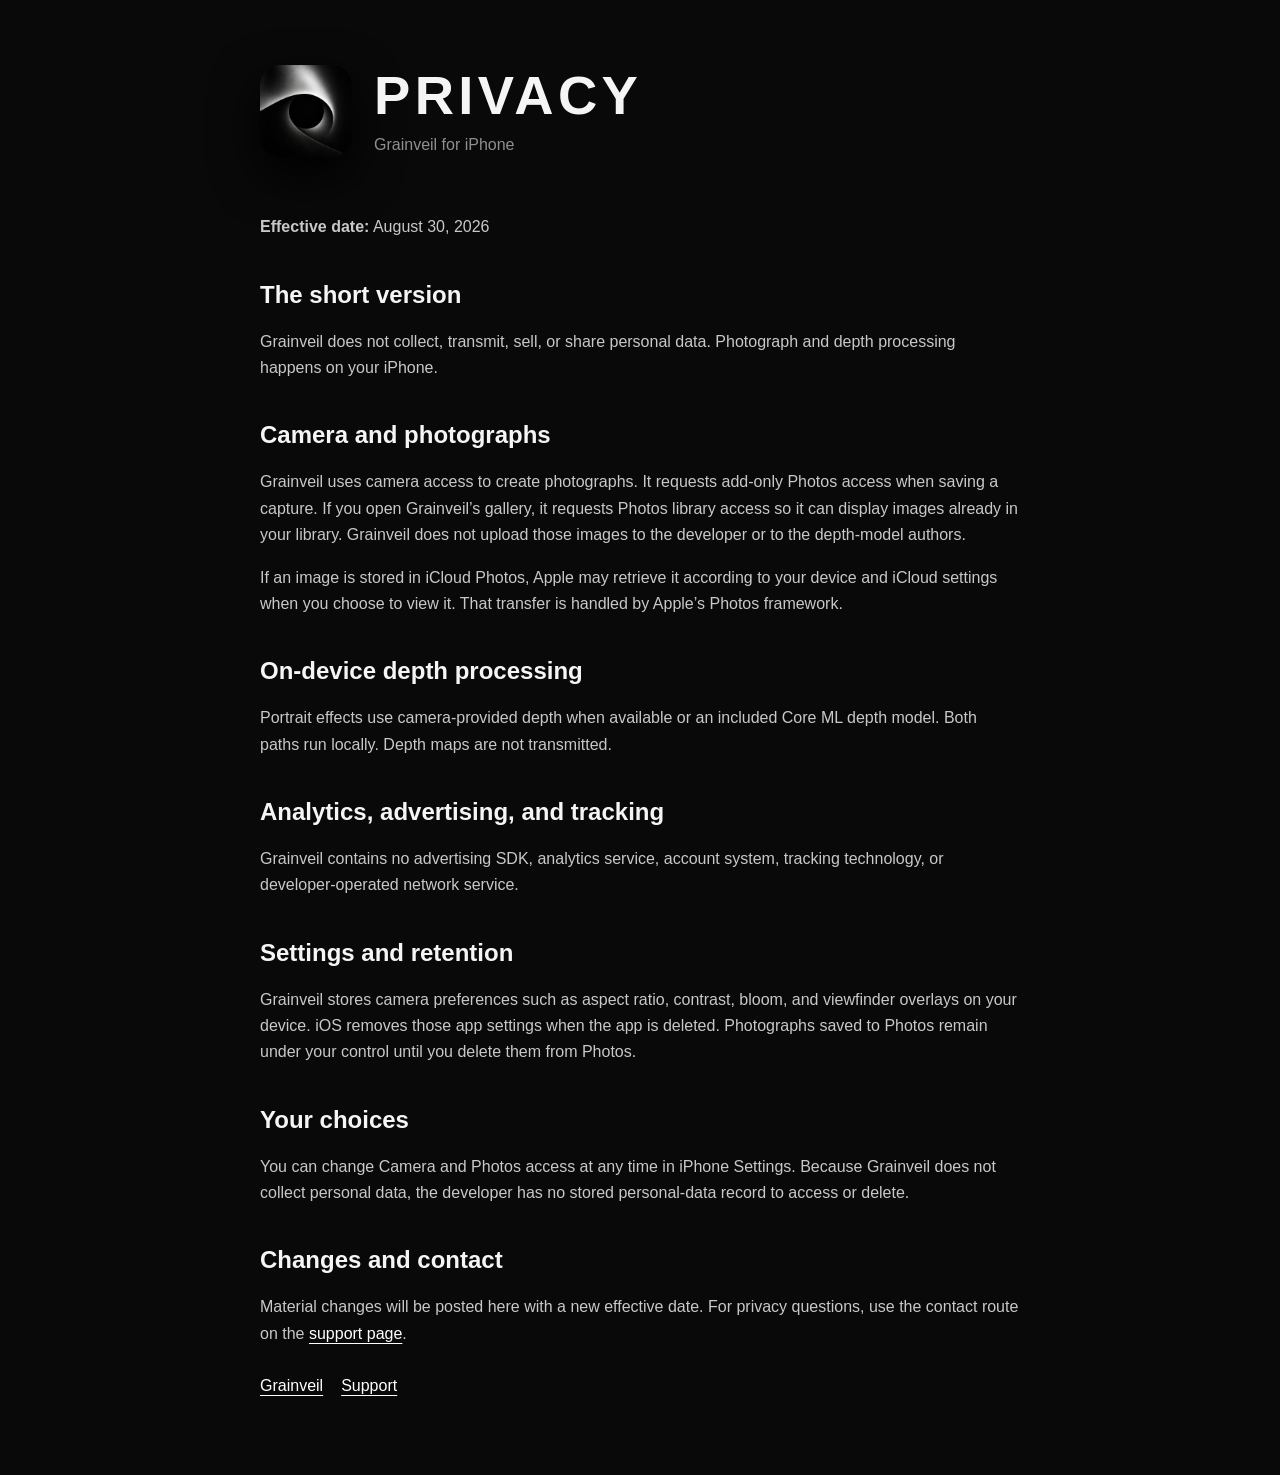
==== privacy/index.html @ 0dcb3d74 "Publish Grainveil support and privacy site" ====
<!doctype html>
<html lang="en">
<head>
  <meta charset="utf-8">
  <meta name="viewport" content="width=device-width, initial-scale=1">
  <title>Privacy Policy — Grainveil</title>
  <link rel="stylesheet" href="../style.css">
</head>
<body>
  <main>
    <header><img class="icon" src="../assets/icon.png" alt=""><div><h1>PRIVACY</h1><p class="tagline">Grainveil for iPhone</p></div></header>
    <p><strong>Effective date:</strong> August 30, 2026</p>
    <h2>The short version</h2>
    <p>Grainveil does not collect, transmit, sell, or share personal data. Photograph and depth processing happens on your iPhone.</p>
    <h2>Camera and photographs</h2>
    <p>Grainveil uses camera access to create photographs. It requests add-only Photos access when saving a capture. If you open Grainveil’s gallery, it requests Photos library access so it can display images already in your library. Grainveil does not upload those images to the developer or to the depth-model authors.</p>
    <p>If an image is stored in iCloud Photos, Apple may retrieve it according to your device and iCloud settings when you choose to view it. That transfer is handled by Apple’s Photos framework.</p>
    <h2>On-device depth processing</h2>
    <p>Portrait effects use camera-provided depth when available or an included Core ML depth model. Both paths run locally. Depth maps are not transmitted.</p>
    <h2>Analytics, advertising, and tracking</h2>
    <p>Grainveil contains no advertising SDK, analytics service, account system, tracking technology, or developer-operated network service.</p>
    <h2>Settings and retention</h2>
    <p>Grainveil stores camera preferences such as aspect ratio, contrast, bloom, and viewfinder overlays on your device. iOS removes those app settings when the app is deleted. Photographs saved to Photos remain under your control until you delete them from Photos.</p>
    <h2>Your choices</h2>
    <p>You can change Camera and Photos access at any time in iPhone Settings. Because Grainveil does not collect personal data, the developer has no stored personal-data record to access or delete.</p>
    <h2>Changes and contact</h2>
    <p>Material changes will be posted here with a new effective date. For privacy questions, use the contact route on the <a href="../support/">support page</a>.</p>
    <nav><a href="../">Grainveil</a><a href="../support/">Support</a></nav>
  </main>
</body>
</html>
---- style.css ----
:root {
  color-scheme: dark;
  font-family: -apple-system, BlinkMacSystemFont, "SF Pro Text", sans-serif;
  background: #090909;
  color: #f5f5f5;
}

* { box-sizing: border-box; }
body { margin: 0; }
main { width: min(760px, calc(100% - 40px)); margin: 0 auto; padding: 64px 0 80px; }
header { display: flex; gap: 22px; align-items: center; margin-bottom: 56px; }
.icon { width: 92px; height: 92px; border-radius: 22%; box-shadow: 0 18px 48px #000; }
h1 { font-size: clamp(2rem, 8vw, 3.4rem); letter-spacing: .08em; margin: 0; }
h2 { margin-top: 2.5rem; }
p, li { color: #c8c8c8; line-height: 1.65; }
a { color: #fff; text-underline-offset: 4px; }
.tagline { margin: 5px 0 0; color: #8f8f8f; }
.card { padding: 22px; border: 1px solid #2b2b2b; border-radius: 18px; background: #111; }
nav { display: flex; flex-wrap: wrap; gap: 18px; margin-top: 30px; }
small { color: #777; }
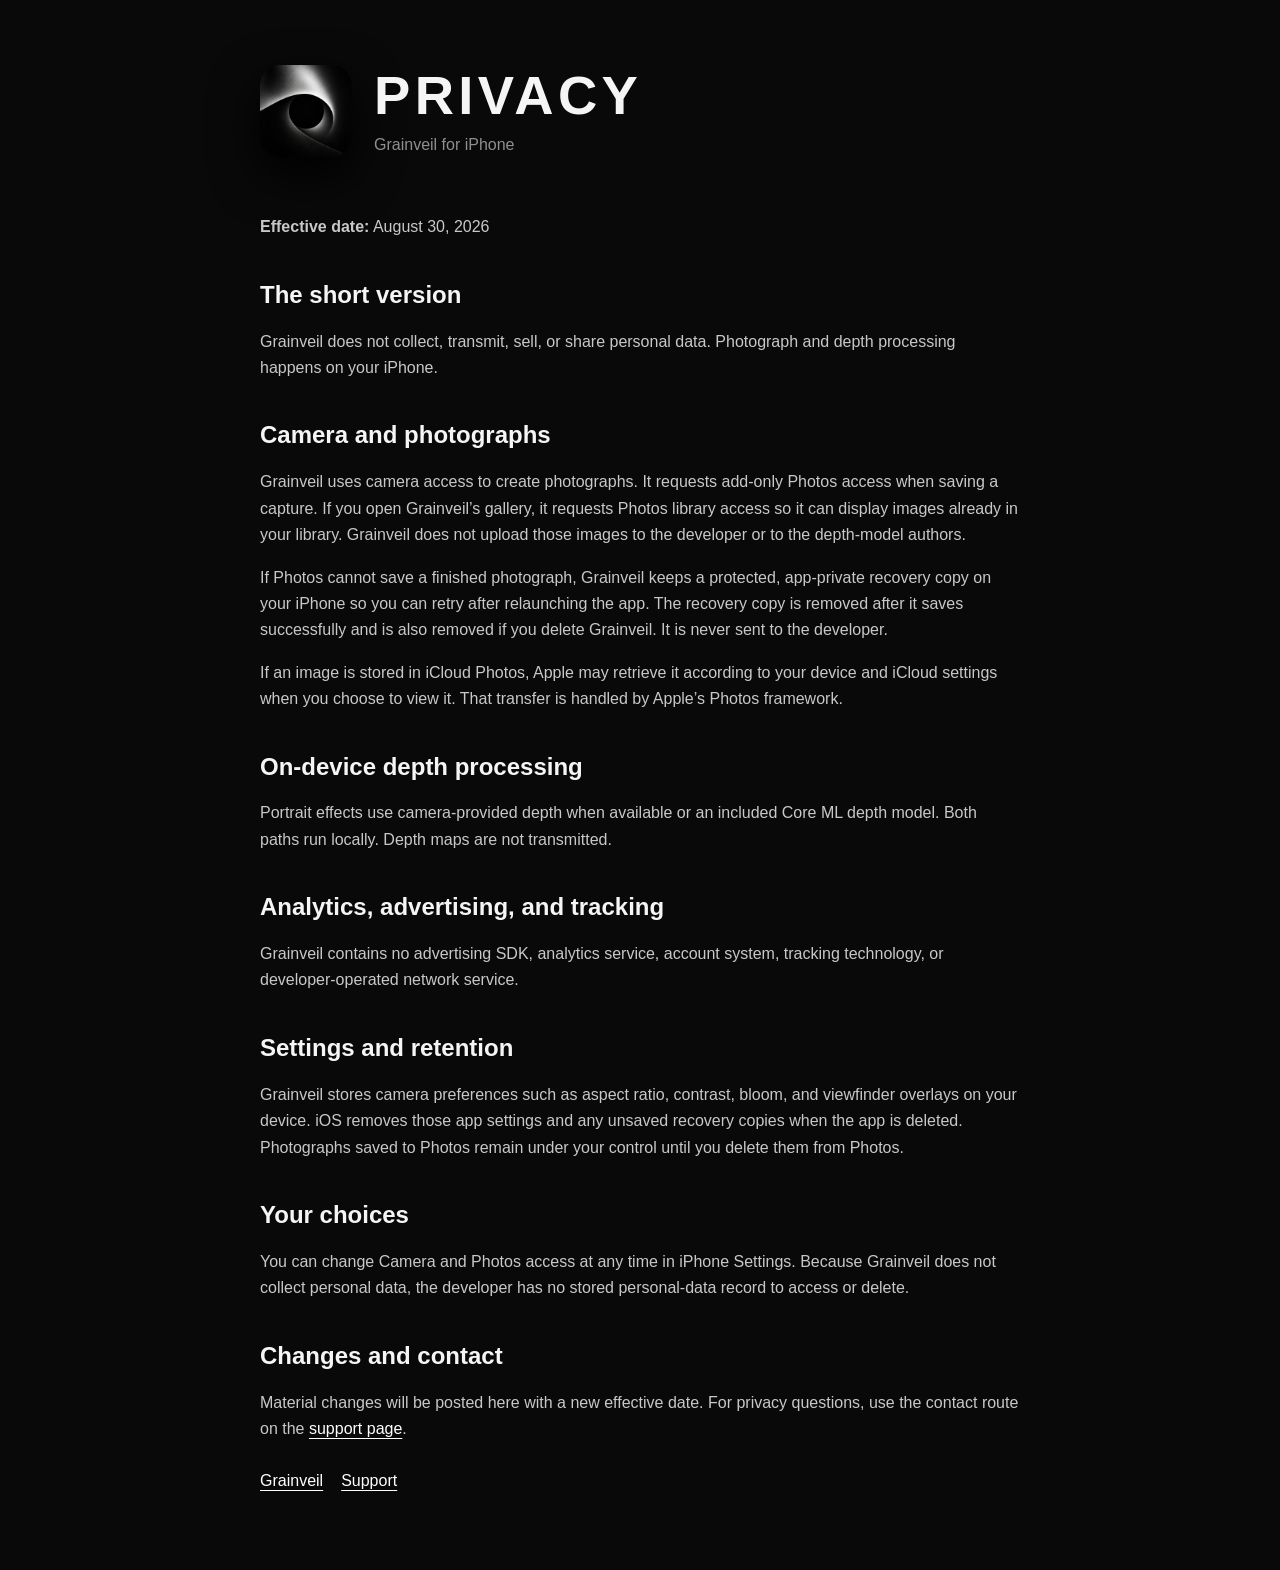
==== commit afd3b2b3: "Disclose local unsaved photo recovery" ====
--- a/privacy/index.html
+++ b/privacy/index.html
@@ -14,13 +14,14 @@
     <p>Grainveil does not collect, transmit, sell, or share personal data. Photograph and depth processing happens on your iPhone.</p>
     <h2>Camera and photographs</h2>
     <p>Grainveil uses camera access to create photographs. It requests add-only Photos access when saving a capture. If you open Grainveil’s gallery, it requests Photos library access so it can display images already in your library. Grainveil does not upload those images to the developer or to the depth-model authors.</p>
+    <p>If Photos cannot save a finished photograph, Grainveil keeps a protected, app-private recovery copy on your iPhone so you can retry after relaunching the app. The recovery copy is removed after it saves successfully and is also removed if you delete Grainveil. It is never sent to the developer.</p>
     <p>If an image is stored in iCloud Photos, Apple may retrieve it according to your device and iCloud settings when you choose to view it. That transfer is handled by Apple’s Photos framework.</p>
     <h2>On-device depth processing</h2>
     <p>Portrait effects use camera-provided depth when available or an included Core ML depth model. Both paths run locally. Depth maps are not transmitted.</p>
     <h2>Analytics, advertising, and tracking</h2>
     <p>Grainveil contains no advertising SDK, analytics service, account system, tracking technology, or developer-operated network service.</p>
     <h2>Settings and retention</h2>
-    <p>Grainveil stores camera preferences such as aspect ratio, contrast, bloom, and viewfinder overlays on your device. iOS removes those app settings when the app is deleted. Photographs saved to Photos remain under your control until you delete them from Photos.</p>
+    <p>Grainveil stores camera preferences such as aspect ratio, contrast, bloom, and viewfinder overlays on your device. iOS removes those app settings and any unsaved recovery copies when the app is deleted. Photographs saved to Photos remain under your control until you delete them from Photos.</p>
     <h2>Your choices</h2>
     <p>You can change Camera and Photos access at any time in iPhone Settings. Because Grainveil does not collect personal data, the developer has no stored personal-data record to access or delete.</p>
     <h2>Changes and contact</h2>
@@ -29,4 +30,3 @@
   </main>
 </body>
 </html>
-
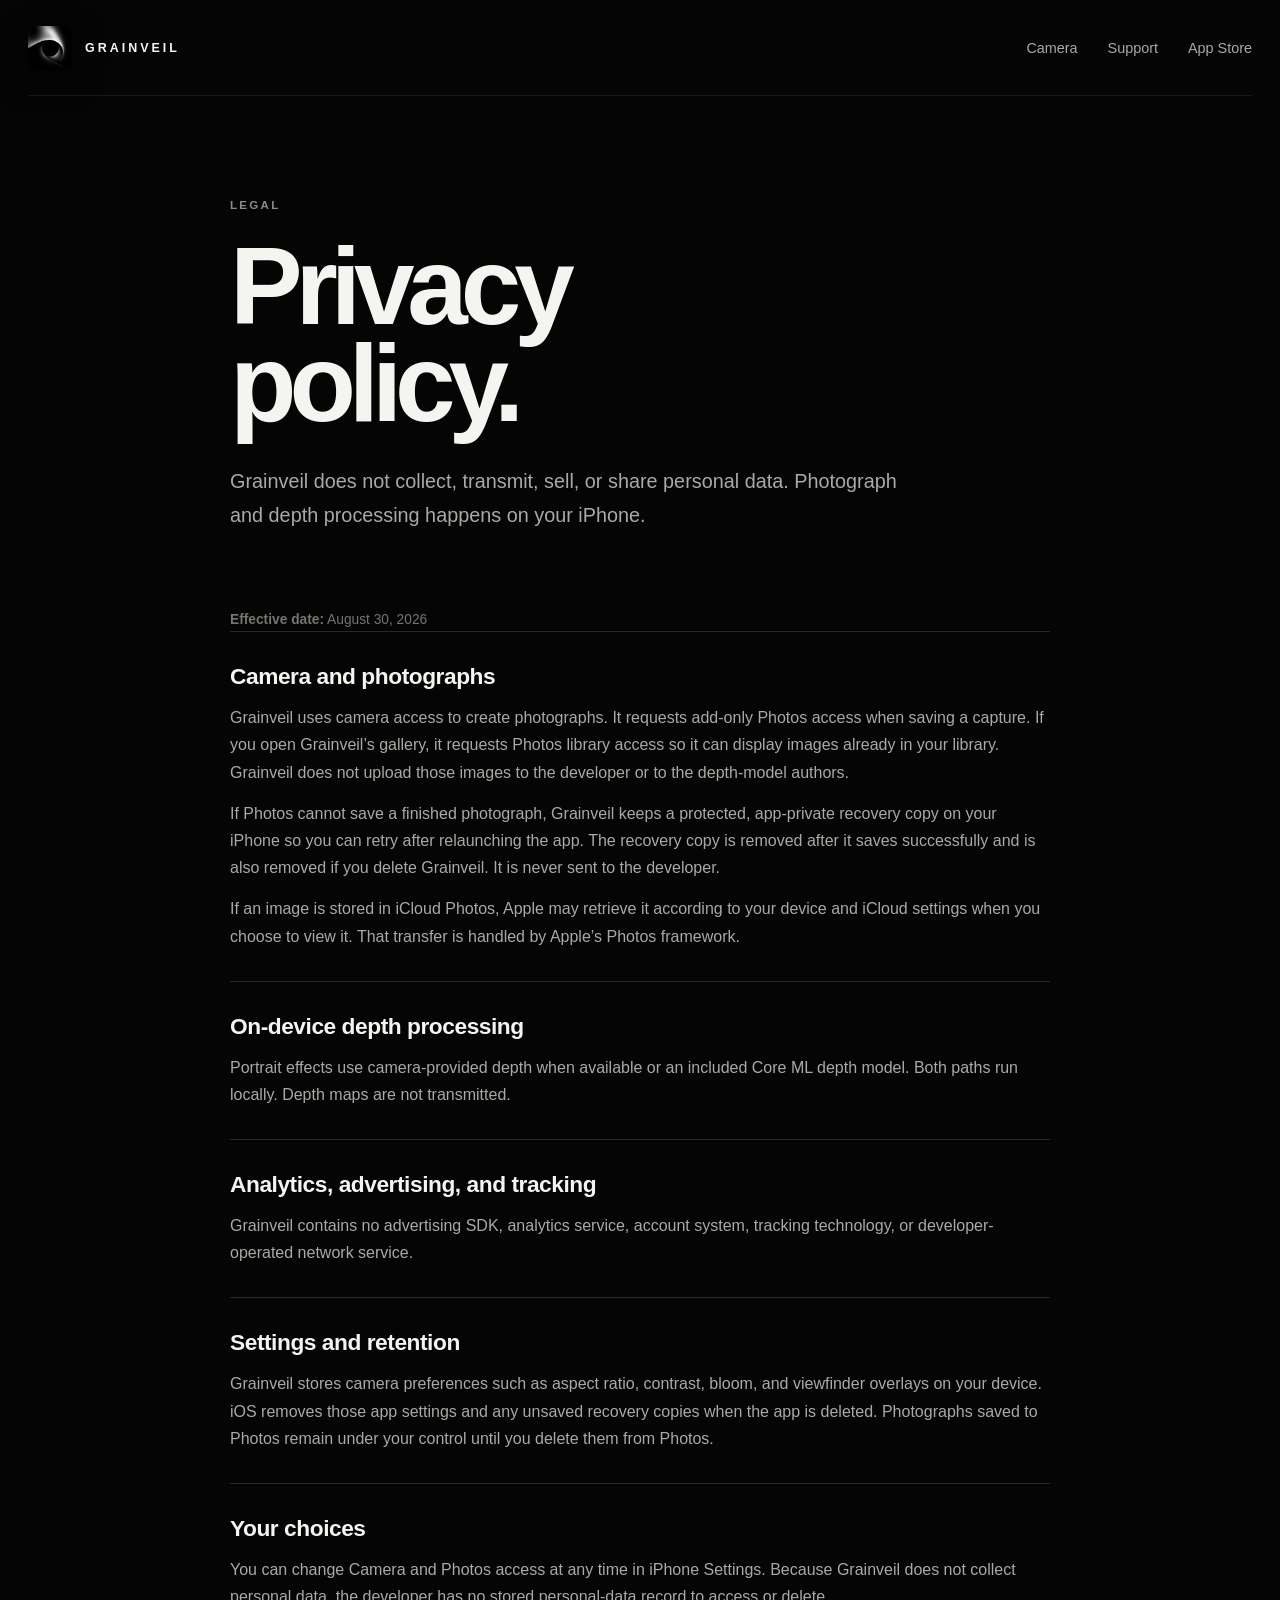
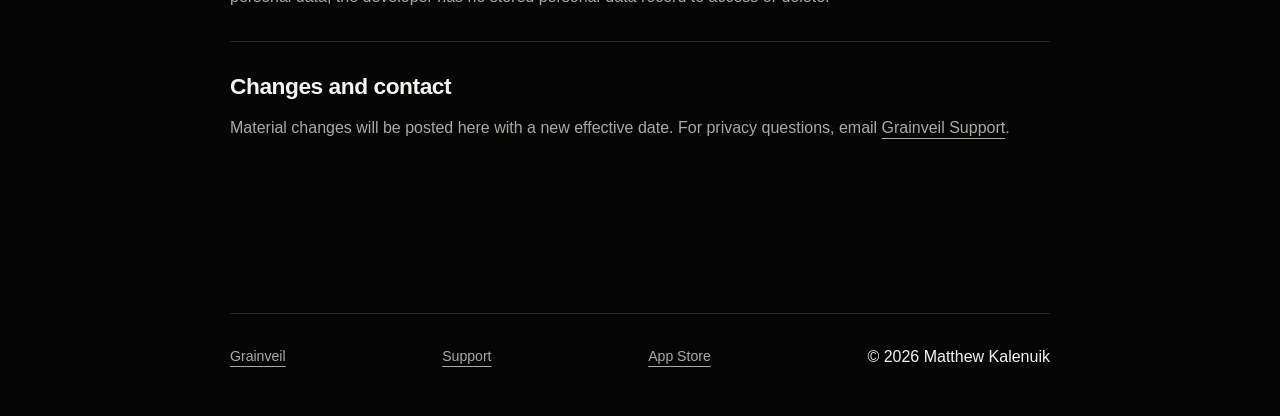
==== commit 31304729: "Refresh Grainveil 1.1 screenshots and Collection I support" ====
--- a/privacy/index.html
+++ b/privacy/index.html
@@ -3,30 +3,31 @@
 <head>
   <meta charset="utf-8">
   <meta name="viewport" content="width=device-width, initial-scale=1">
+  <meta name="theme-color" content="#050505">
+  <meta name="description" content="Grainveil privacy policy. Photographs and depth processing remain on your iPhone.">
+  <link rel="canonical" href="https://grainveil.mkultra.pro/privacy">
+  <link rel="icon" href="../assets/icon-web.png">
   <title>Privacy Policy — Grainveil</title>
-  <link rel="stylesheet" href="../style.css">
+  <link rel="stylesheet" href="../style.css?v=20260903-1">
 </head>
-<body>
-  <main>
-    <header><img class="icon" src="../assets/icon.png" alt=""><div><h1>PRIVACY</h1><p class="tagline">Grainveil for iPhone</p></div></header>
-    <p><strong>Effective date:</strong> August 30, 2026</p>
-    <h2>The short version</h2>
-    <p>Grainveil does not collect, transmit, sell, or share personal data. Photograph and depth processing happens on your iPhone.</p>
-    <h2>Camera and photographs</h2>
-    <p>Grainveil uses camera access to create photographs. It requests add-only Photos access when saving a capture. If you open Grainveil’s gallery, it requests Photos library access so it can display images already in your library. Grainveil does not upload those images to the developer or to the depth-model authors.</p>
-    <p>If Photos cannot save a finished photograph, Grainveil keeps a protected, app-private recovery copy on your iPhone so you can retry after relaunching the app. The recovery copy is removed after it saves successfully and is also removed if you delete Grainveil. It is never sent to the developer.</p>
-    <p>If an image is stored in iCloud Photos, Apple may retrieve it according to your device and iCloud settings when you choose to view it. That transfer is handled by Apple’s Photos framework.</p>
-    <h2>On-device depth processing</h2>
-    <p>Portrait effects use camera-provided depth when available or an included Core ML depth model. Both paths run locally. Depth maps are not transmitted.</p>
-    <h2>Analytics, advertising, and tracking</h2>
-    <p>Grainveil contains no advertising SDK, analytics service, account system, tracking technology, or developer-operated network service.</p>
-    <h2>Settings and retention</h2>
-    <p>Grainveil stores camera preferences such as aspect ratio, contrast, bloom, and viewfinder overlays on your device. iOS removes those app settings and any unsaved recovery copies when the app is deleted. Photographs saved to Photos remain under your control until you delete them from Photos.</p>
-    <h2>Your choices</h2>
-    <p>You can change Camera and Photos access at any time in iPhone Settings. Because Grainveil does not collect personal data, the developer has no stored personal-data record to access or delete.</p>
-    <h2>Changes and contact</h2>
-    <p>Material changes will be posted here with a new effective date. For privacy questions, use the contact route on the <a href="../support/">support page</a>.</p>
-    <nav><a href="../">Grainveil</a><a href="../support/">Support</a></nav>
+<body class="inner-page">
+  <a class="skip-link" href="#main">Skip to content</a>
+  <header class="site-header shell inner-header">
+    <a class="brand" href="../"><img src="../assets/icon-web.png" width="44" height="44" alt=""><span>GRAINVEIL</span></a>
+    <nav aria-label="Main navigation"><a href="../">Camera</a><a href="../support/">Support</a><a href="https://apps.apple.com/app/grainveil/id6806885347">App Store</a></nav>
+  </header>
+  <main class="inner-main" id="main">
+    <p class="page-label">Legal</p>
+    <h1>Privacy<br>policy.</h1>
+    <p class="page-intro">Grainveil does not collect, transmit, sell, or share personal data. Photograph and depth processing happens on your iPhone.</p>
+    <p class="legal-meta"><strong>Effective date:</strong> August 30, 2026</p>
+    <section class="legal-section"><h2>Camera and photographs</h2><p>Grainveil uses camera access to create photographs. It requests add-only Photos access when saving a capture. If you open Grainveil’s gallery, it requests Photos library access so it can display images already in your library. Grainveil does not upload those images to the developer or to the depth-model authors.</p><p>If Photos cannot save a finished photograph, Grainveil keeps a protected, app-private recovery copy on your iPhone so you can retry after relaunching the app. The recovery copy is removed after it saves successfully and is also removed if you delete Grainveil. It is never sent to the developer.</p><p>If an image is stored in iCloud Photos, Apple may retrieve it according to your device and iCloud settings when you choose to view it. That transfer is handled by Apple’s Photos framework.</p></section>
+    <section class="legal-section"><h2>On-device depth processing</h2><p>Portrait effects use camera-provided depth when available or an included Core ML depth model. Both paths run locally. Depth maps are not transmitted.</p></section>
+    <section class="legal-section"><h2>Analytics, advertising, and tracking</h2><p>Grainveil contains no advertising SDK, analytics service, account system, tracking technology, or developer-operated network service.</p></section>
+    <section class="legal-section"><h2>Settings and retention</h2><p>Grainveil stores camera preferences such as aspect ratio, contrast, bloom, and viewfinder overlays on your device. iOS removes those app settings and any unsaved recovery copies when the app is deleted. Photographs saved to Photos remain under your control until you delete them from Photos.</p></section>
+    <section class="legal-section"><h2>Your choices</h2><p>You can change Camera and Photos access at any time in iPhone Settings. Because Grainveil does not collect personal data, the developer has no stored personal-data record to access or delete.</p></section>
+    <section class="legal-section"><h2>Changes and contact</h2><p>Material changes will be posted here with a new effective date. For privacy questions, email <a href="mailto:info@mkultra.pro?subject=Grainveil%20Privacy">Grainveil Support</a>.</p></section>
   </main>
+  <footer class="inner-footer"><a href="../">Grainveil</a><a href="../support/">Support</a><a href="https://apps.apple.com/app/grainveil/id6806885347">App Store</a><span class="copyright">© 2026 Matthew Kalenuik</span></footer>
 </body>
 </html>
--- a/style.css
+++ b/style.css
@@ -1,21 +1,190 @@
 :root {
   color-scheme: dark;
-  font-family: -apple-system, BlinkMacSystemFont, "SF Pro Text", sans-serif;
-  background: #090909;
-  color: #f5f5f5;
+  --black: #050505;
+  --surface: #0d0d0d;
+  --white: #f4f4f1;
+  --muted: #aaa9a4;
+  --quiet: #75746f;
+  --line: rgba(255, 255, 255, 0.14);
+  --line-soft: rgba(255, 255, 255, 0.08);
+  --serif: "Iowan Old Style", "Baskerville", "Times New Roman", serif;
+  --sans: -apple-system, BlinkMacSystemFont, "SF Pro Display", "Helvetica Neue", sans-serif;
+  font-family: var(--sans);
+  background: var(--black);
+  color: var(--white);
+  font-synthesis: none;
 }
 
 * { box-sizing: border-box; }
-body { margin: 0; }
-main { width: min(760px, calc(100% - 40px)); margin: 0 auto; padding: 64px 0 80px; }
-header { display: flex; gap: 22px; align-items: center; margin-bottom: 56px; }
-.icon { width: 92px; height: 92px; border-radius: 22%; box-shadow: 0 18px 48px #000; }
-h1 { font-size: clamp(2rem, 8vw, 3.4rem); letter-spacing: .08em; margin: 0; }
-h2 { margin-top: 2.5rem; }
-p, li { color: #c8c8c8; line-height: 1.65; }
-a { color: #fff; text-underline-offset: 4px; }
-.tagline { margin: 5px 0 0; color: #8f8f8f; }
-.card { padding: 22px; border: 1px solid #2b2b2b; border-radius: 18px; background: #111; }
-nav { display: flex; flex-wrap: wrap; gap: 18px; margin-top: 30px; }
-small { color: #777; }
+html { scroll-behavior: smooth; }
+body { margin: 0; background: var(--black); color: var(--white); }
+img { max-width: 100%; display: block; }
+a { color: inherit; text-decoration-thickness: 1px; text-underline-offset: 5px; }
+p { color: var(--muted); line-height: 1.7; }
+.skip-link { position: fixed; z-index: 100; top: 12px; left: 12px; padding: 10px 14px; background: var(--white); color: var(--black); transform: translateY(-160%); }
+.skip-link:focus { transform: translateY(0); }
+.shell { width: min(1240px, calc(100% - 56px)); margin-inline: auto; }
 
+.site-header { height: 96px; display: flex; align-items: center; justify-content: space-between; border-bottom: 1px solid var(--line-soft); }
+.brand { display: inline-flex; align-items: center; gap: 13px; color: var(--white); text-decoration: none; font-size: .78rem; font-weight: 700; letter-spacing: .24em; }
+.brand img { border-radius: 22%; box-shadow: 0 10px 32px rgba(0,0,0,.65); }
+.site-header nav, .site-footer nav { display: flex; align-items: center; gap: 30px; }
+.site-header nav a, .site-footer nav a { color: var(--muted); font-size: .9rem; text-decoration: none; transition: color .2s ease; }
+.site-header nav a:hover, .site-footer nav a:hover { color: var(--white); }
+
+.hero { min-height: 830px; display: grid; grid-template-columns: 1.02fr .98fr; align-items: center; gap: clamp(50px, 8vw, 120px); padding-block: 74px 92px; overflow: hidden; }
+.hero-copy { position: relative; z-index: 1; min-width: 0; }
+.eyebrow, .kicker, .chapter { margin: 0 0 22px; color: #d6d5d0; font-size: .74rem; font-weight: 700; letter-spacing: .2em; text-transform: uppercase; }
+h1, h2, h3 { color: var(--white); }
+h1 { margin: 0; font-size: clamp(4rem, 8vw, 7.4rem); line-height: .84; letter-spacing: -.065em; font-weight: 640; }
+h1 em { font-family: var(--serif); font-weight: 400; color: #b7b5af; }
+.lede { max-width: 640px; margin: 36px 0 0; font-size: clamp(1.08rem, 2vw, 1.35rem); line-height: 1.62; }
+.hero-actions { display: flex; align-items: center; flex-wrap: wrap; gap: 26px; margin-top: 36px; max-width: 100%; }
+.app-store-link { display: inline-block; border-radius: 10px; line-height: 0; text-decoration: none; transition: filter .2s ease, transform .2s ease; }
+.app-store-link:hover { filter: brightness(1.1); transform: translateY(-2px); }
+.app-store-badge { width: 180px; height: auto; }
+.text-link { color: var(--white); font-size: .92rem; font-weight: 610; }
+.system-note { margin: 18px 0 0; color: var(--quiet); font-size: .82rem; }
+.release-note { margin: 12px 0 0; max-width: 38rem; color: #dfb468; font-size: .875rem; }
+.made-in-canada { display: inline-block; }
+
+.hero-visual { position: relative; display: grid; place-items: center; min-height: 690px; }
+.halo { position: absolute; width: 590px; height: 590px; border-radius: 50%; background: radial-gradient(circle, rgba(255,255,255,.14), rgba(255,255,255,.025) 42%, transparent 70%); filter: blur(8px); }
+.phone-shot { position: relative; z-index: 1; width: auto; height: min(640px, 72vh); max-width: min(300px, 72vw); aspect-ratio: 800 / 1738; object-fit: contain; border: 1px solid rgba(255,255,255,.28); border-radius: 38px; box-shadow: 0 55px 100px rgba(0,0,0,.78), 0 0 0 8px rgba(255,255,255,.025); }
+.capture-note { position: absolute; z-index: 2; right: 0; bottom: 78px; display: flex; align-items: center; gap: 10px; padding: 12px 15px; border: 1px solid var(--line); border-radius: 999px; background: rgba(8,8,8,.82); backdrop-filter: blur(18px); color: #c7c6c1; font-size: .78rem; }
+.capture-note span { width: 7px; height: 7px; border-radius: 50%; background: #f1f1ed; box-shadow: 0 0 16px rgba(255,255,255,.8); }
+
+.principles { display: grid; grid-template-columns: repeat(3, 1fr); border-block: 1px solid var(--line); }
+.principles p { margin: 0; padding: 26px 30px; text-align: center; border-right: 1px solid var(--line); font-size: .86rem; }
+.principles p:last-child { border-right: 0; }
+.principles strong { color: var(--white); font-weight: 620; }
+
+.intro { padding-block: 150px 126px; display: grid; grid-template-columns: 1fr 1fr; column-gap: 90px; }
+.intro .kicker { grid-column: 1 / -1; }
+.intro h2, .story-copy h2, .privacy-grid h2, .closing h2 { margin: 0; font-size: clamp(2.8rem, 6vw, 5.8rem); line-height: .96; letter-spacing: -.05em; font-weight: 560; }
+.intro > p:last-child { margin: 4px 0 0; max-width: 560px; font-size: 1.18rem; }
+
+.story { padding-bottom: 80px; }
+.story-row { min-height: 820px; display: grid; grid-template-columns: .92fr 1.08fr; align-items: center; gap: clamp(60px, 9vw, 135px); padding-block: 90px; border-top: 1px solid var(--line-soft); }
+.story-row.reverse { grid-template-columns: 1.08fr .92fr; }
+.story-row.reverse .story-image { order: 2; }
+.story-image { position: relative; min-height: 680px; display: grid; place-items: center; overflow: hidden; border-radius: 32px; background: #121212; }
+.story-image::before { content: ""; position: absolute; inset: 0; opacity: .5; }
+.soft-silver::before { background: radial-gradient(circle at 50% 25%, #747474, transparent 48%); }
+.warm-silver::before { background: radial-gradient(circle at 60% 65%, #595959, transparent 52%); }
+.deep-silver::before { background: radial-gradient(circle at 35% 35%, #6b6b6b, transparent 48%); }
+.story-image img { position: relative; width: 292px; height: auto; aspect-ratio: 800 / 1738; object-fit: contain; border: 1px solid rgba(255,255,255,.24); border-radius: 36px; box-shadow: 0 45px 90px rgba(0,0,0,.72); }
+.story-copy { max-width: 590px; }
+.story-copy h2 { font-size: clamp(2.7rem, 5vw, 5.25rem); }
+.story-copy > p:not(.chapter) { margin: 28px 0; font-size: 1.15rem; }
+.feature-list { margin: 32px 0 0; padding: 0; list-style: none; border-top: 1px solid var(--line); }
+.feature-list li { position: relative; padding: 16px 0 16px 27px; border-bottom: 1px solid var(--line-soft); color: #d0cfca; font-size: .94rem; }
+.feature-list li::before { content: ""; position: absolute; left: 2px; top: 23px; width: 6px; height: 6px; border-radius: 50%; background: #e5e4df; }
+
+.collection-section { padding-block: 70px 50px; border-top: 1px solid var(--line-soft); }
+.collection-copy { max-width: 800px; margin: 0 auto 65px; text-align: center; }
+.collection-copy h2 { margin: 0; font-size: clamp(2.5rem, 5vw, 4.7rem); line-height: 1.04; letter-spacing: -.045em; font-weight: 560; }
+.collection-copy p:not(.kicker) { font-size: 1.1rem; }
+.camera-gallery { max-width: 860px; margin: auto; display: grid; grid-template-columns: 1fr 1fr; gap: 45px; }
+.camera-gallery figure { margin: 0; display: grid; justify-items: center; align-content: start; gap: 18px; }
+.camera-gallery a { display: block; max-width: 280px; }
+.camera-gallery img { width: 100%; height: auto; border: 1px solid var(--line); border-radius: 28px; }
+.camera-gallery figcaption { color: var(--muted); font-size: .85rem; text-align: center; }
+.camera-gallery .landscape-example { grid-column: 1 / -1; }
+.camera-gallery .landscape-example a { max-width: 860px; }
+.privacy-band { margin-top: 80px; padding-block: 142px; background: var(--white); color: var(--black); }
+.privacy-grid { display: grid; grid-template-columns: .7fr 1.3fr; align-items: center; gap: 100px; }
+.privacy-grid .kicker, .privacy-grid h2 { color: var(--black); }
+.privacy-grid p:not(.kicker) { max-width: 720px; color: #4f4f4b; font-size: 1.15rem; }
+.privacy-mark { width: min(360px, 70vw); aspect-ratio: 1; display: grid; place-items: center; border-radius: 50%; background: radial-gradient(circle at 65% 30%, #fff, #c9c9c6 38%, #656563 66%, #111 67%, #050505); box-shadow: inset -20px -16px 60px rgba(0,0,0,.42); }
+.privacy-mark span { width: 32%; aspect-ratio: 1; border: 2px solid rgba(255,255,255,.7); border-radius: 50%; box-shadow: 0 0 42px rgba(255,255,255,.55); }
+.privacy-actions { display: flex; align-items: center; flex-wrap: wrap; gap: 26px; margin-top: 34px; }
+.button-light { display: inline-flex; align-items: center; min-height: 46px; padding: 0 19px; border-radius: 999px; background: var(--black); color: var(--white); text-decoration: none; font-size: .88rem; font-weight: 640; }
+.privacy-grid .text-link { color: var(--black); }
+
+.closing { padding-block: 150px; text-align: center; }
+.closing .closing-icon { margin: 0 auto 36px; border-radius: 23%; box-shadow: 0 28px 70px rgba(0,0,0,.75); }
+.closing h2 { font-size: clamp(3.2rem, 7vw, 6.4rem); }
+.closing > p:not(.kicker) { margin: 18px 0 30px; font-family: var(--serif); font-size: 1.45rem; }
+.closing-download { margin-top: 2px; }
+.closing-download .app-store-badge { margin: 0 auto; }
+.site-footer { display: grid; grid-template-columns: 1.2fr 1fr; gap: 22px 70px; align-items: center; padding-block: 44px 58px; border-top: 1px solid var(--line); }
+.site-footer > p { margin: 0; font-size: .82rem; }
+.footer-brand { grid-column: 1; }
+.site-footer nav { grid-column: 2; grid-row: 1; justify-content: flex-end; }
+.copyright { grid-column: 2; text-align: right; }
+
+.inner-page { min-height: 100vh; }
+.inner-header .brand { text-decoration: none; }
+.inner-main { width: min(820px, calc(100% - 48px)); margin-inline: auto; padding-block: 100px 140px; }
+.inner-main .page-label { margin: 0 0 22px; color: #8c8b86; font-size: .72rem; font-weight: 700; letter-spacing: .2em; text-transform: uppercase; }
+.inner-main > h1 { font-size: clamp(3.5rem, 9vw, 6.8rem); line-height: .9; }
+.inner-main .page-intro { margin: 32px 0 75px; max-width: 700px; font-size: 1.24rem; }
+.legal-section { padding: 31px 0; border-top: 1px solid var(--line); }
+.legal-section h2 { margin: 0 0 14px; font-size: 1.42rem; font-weight: 600; letter-spacing: -.02em; }
+.legal-section p { margin: 0 0 14px; }
+.legal-section p:last-child { margin-bottom: 0; }
+.legal-meta { margin: 22px 0 0; color: var(--quiet); font-size: .86rem; }
+.support-card { margin: 48px 0 64px; padding: 32px; border: 1px solid var(--line); border-radius: 24px; background: var(--surface); }
+.support-card h2 { margin: 0; font-size: 2rem; }
+.support-card .button-dark { display: inline-flex; margin-top: 10px; min-height: 44px; align-items: center; padding: 0 17px; border: 1px solid #dad9d4; border-radius: 999px; color: var(--black); background: var(--white); text-decoration: none; font-size: .88rem; font-weight: 650; }
+.faq-list { border-top: 1px solid var(--line); }
+.faq-list details { border-bottom: 1px solid var(--line); }
+.faq-list summary { padding: 24px 42px 24px 0; cursor: pointer; color: var(--white); font-weight: 610; list-style: none; }
+.faq-list summary::-webkit-details-marker { display: none; }
+.faq-list summary::after { content: "+"; float: right; margin-right: -36px; color: var(--muted); font-weight: 400; }
+.faq-list details[open] summary::after { content: "−"; }
+.faq-list details p { margin: -5px 0 25px; max-width: 690px; }
+.inner-footer { width: min(820px, calc(100% - 48px)); margin-inline: auto; padding: 34px 0 50px; border-top: 1px solid var(--line); display: flex; justify-content: space-between; gap: 24px; flex-wrap: wrap; }
+.inner-footer a { color: var(--muted); font-size: .88rem; }
+:focus-visible { outline: 2px solid var(--white); outline-offset: 4px; }
+@media (prefers-reduced-motion: reduce) {
+  html { scroll-behavior: auto; }
+  .app-store-link { transition: none; }
+  .app-store-link:hover { transform: none; }
+}
+
+@media (max-width: 900px) {
+  .shell { width: min(100% - 36px, 720px); }
+  .site-header { height: 80px; }
+  .site-header nav { gap: 17px; }
+  .site-header nav a:first-child { display: none; }
+  .hero { grid-template-columns: 1fr; min-height: auto; padding-block: 80px; text-align: center; }
+  .hero-copy { display: grid; grid-template-columns: minmax(0, 1fr); justify-items: center; }
+  .lede { max-width: 620px; }
+  .hero-visual { min-height: 650px; }
+  .capture-note { right: 4%; bottom: 55px; }
+  .intro { padding-block: 110px 80px; grid-template-columns: 1fr; }
+  .intro > p:last-child { margin-top: 28px; }
+  .story-row, .story-row.reverse { grid-template-columns: 1fr; min-height: 0; gap: 55px; padding-block: 70px; }
+  .story-row.reverse .story-image { order: 0; }
+  .story-image { min-height: 650px; }
+  .story-copy { max-width: 700px; }
+  .privacy-grid { grid-template-columns: 1fr; gap: 70px; }
+  .privacy-mark { margin-inline: auto; }
+  .site-footer { grid-template-columns: 1fr; }
+  .site-footer nav, .copyright { grid-column: 1; grid-row: auto; justify-content: flex-start; text-align: left; }
+}
+
+@media (max-width: 560px) {
+  .camera-gallery { gap: 28px 18px; }
+  .camera-gallery img { border-radius: 16px; }
+  .site-header nav a { font-size: .82rem; }
+  .site-header nav { gap: 14px; }
+  .brand span { letter-spacing: .17em; }
+  .hero { padding-top: 66px; }
+  .hero h1 { font-size: clamp(2.85rem, 16vw, 5.5rem); }
+  .hero-actions { justify-content: center; }
+  .hero-visual { min-height: 570px; }
+  .phone-shot { width: auto; height: min(560px, 68vh); max-width: 258px; border-radius: 31px; }
+  .capture-note { bottom: 40px; right: -2%; }
+  .principles { grid-template-columns: 1fr; }
+  .principles p { border-right: 0; border-bottom: 1px solid var(--line-soft); }
+  .principles p:last-child { border-bottom: 0; }
+  .story-image { min-height: 570px; border-radius: 24px; }
+  .story-image img { width: 255px; border-radius: 31px; }
+  .privacy-band { padding-block: 100px; }
+  .closing { padding-block: 110px; }
+  .site-footer nav { gap: 18px; flex-wrap: wrap; }
+  .inner-main { padding-block: 72px 105px; }
+}
